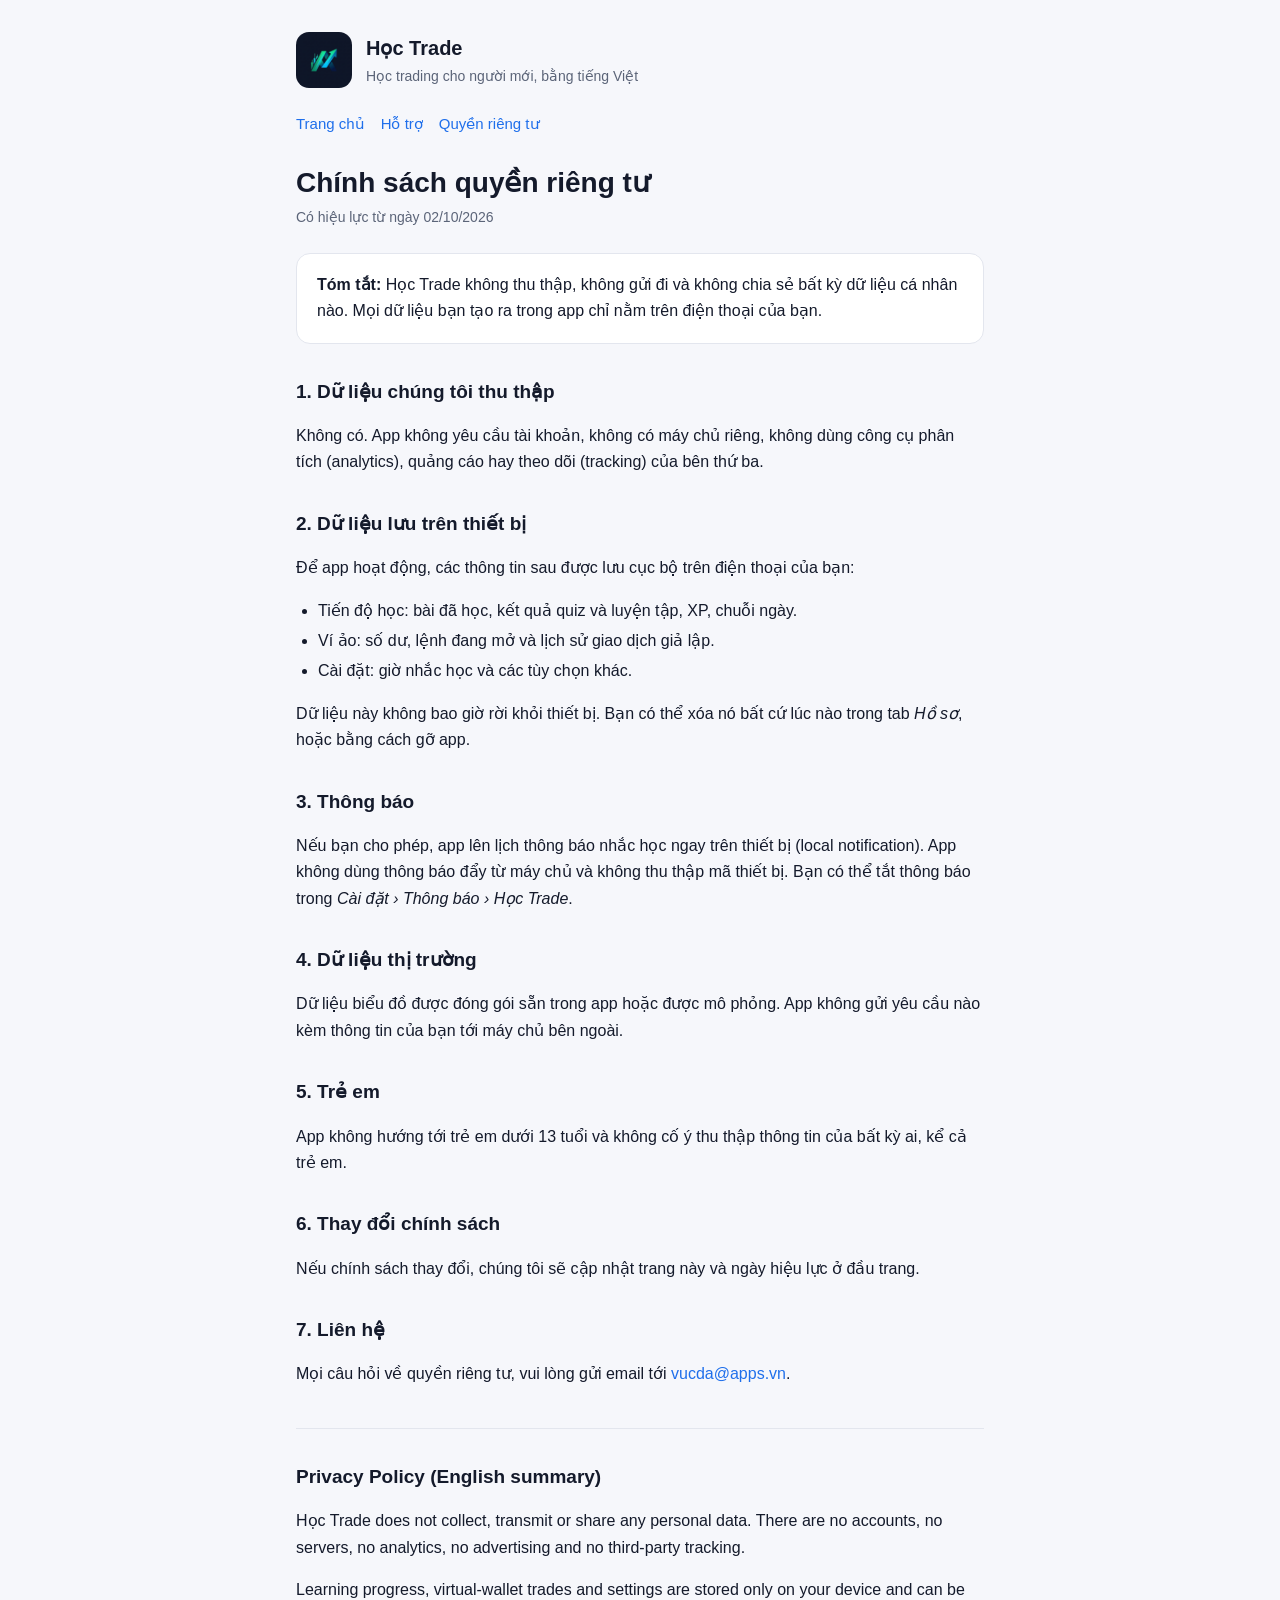
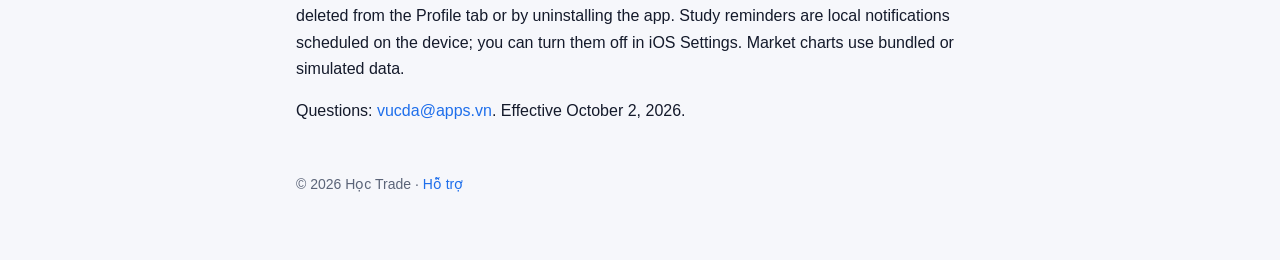
==== privacy.html @ 04c68eee "Add landing, support and privacy pages for GitHub Pages Co-Authored-By: Claude Opus 5.5 <noreply@ant" ====
<!doctype html>
<html lang="vi">
<head>
  <meta charset="utf-8">
  <meta name="viewport" content="width=device-width, initial-scale=1">
  <title>Quyền riêng tư — Học Trade</title>
  <meta name="description" content="Chính sách quyền riêng tư của app Học Trade.">
  <link rel="icon" href="icon.png">
  <link rel="stylesheet" href="style.css">
</head>
<body>
<main>
  <header>
    <img src="icon.png" alt="">
    <div><div class="name">Học Trade</div><div class="tag">Học trading cho người mới, bằng tiếng Việt</div></div>
  </header>
  <nav><a href="./">Trang chủ</a><a href="support.html">Hỗ trợ</a><a href="privacy.html">Quyền riêng tư</a></nav>

  <h1>Chính sách quyền riêng tư</h1>
  <p class="updated">Có hiệu lực từ ngày 02/10/2026</p>

  <div class="card">
    <strong>Tóm tắt:</strong> Học Trade không thu thập, không gửi đi và không chia sẻ bất kỳ dữ liệu cá nhân nào. Mọi dữ liệu bạn tạo ra trong app chỉ nằm trên điện thoại của bạn.
  </div>

  <h2>1. Dữ liệu chúng tôi thu thập</h2>
  <p>Không có. App không yêu cầu tài khoản, không có máy chủ riêng, không dùng công cụ phân tích (analytics), quảng cáo hay theo dõi (tracking) của bên thứ ba.</p>

  <h2>2. Dữ liệu lưu trên thiết bị</h2>
  <p>Để app hoạt động, các thông tin sau được lưu cục bộ trên điện thoại của bạn:</p>
  <ul>
    <li>Tiến độ học: bài đã học, kết quả quiz và luyện tập, XP, chuỗi ngày.</li>
    <li>Ví ảo: số dư, lệnh đang mở và lịch sử giao dịch giả lập.</li>
    <li>Cài đặt: giờ nhắc học và các tùy chọn khác.</li>
  </ul>
  <p>Dữ liệu này không bao giờ rời khỏi thiết bị. Bạn có thể xóa nó bất cứ lúc nào trong tab <em>Hồ sơ</em>, hoặc bằng cách gỡ app.</p>

  <h2>3. Thông báo</h2>
  <p>Nếu bạn cho phép, app lên lịch thông báo nhắc học ngay trên thiết bị (local notification). App không dùng thông báo đẩy từ máy chủ và không thu thập mã thiết bị. Bạn có thể tắt thông báo trong <em>Cài đặt › Thông báo › Học Trade</em>.</p>

  <h2>4. Dữ liệu thị trường</h2>
  <p>Dữ liệu biểu đồ được đóng gói sẵn trong app hoặc được mô phỏng. App không gửi yêu cầu nào kèm thông tin của bạn tới máy chủ bên ngoài.</p>

  <h2>5. Trẻ em</h2>
  <p>App không hướng tới trẻ em dưới 13 tuổi và không cố ý thu thập thông tin của bất kỳ ai, kể cả trẻ em.</p>

  <h2>6. Thay đổi chính sách</h2>
  <p>Nếu chính sách thay đổi, chúng tôi sẽ cập nhật trang này và ngày hiệu lực ở đầu trang.</p>

  <h2>7. Liên hệ</h2>
  <p>Mọi câu hỏi về quyền riêng tư, vui lòng gửi email tới <a href="mailto:vucda@apps.vn">vucda@apps.vn</a>.</p>

  <hr>
  <h2 lang="en">Privacy Policy (English summary)</h2>
  <div lang="en">
    <p>Học Trade does not collect, transmit or share any personal data. There are no accounts, no servers, no analytics, no advertising and no third-party tracking.</p>
    <p>Learning progress, virtual-wallet trades and settings are stored only on your device and can be deleted from the Profile tab or by uninstalling the app. Study reminders are local notifications scheduled on the device; you can turn them off in iOS Settings. Market charts use bundled or simulated data.</p>
    <p>Questions: <a href="mailto:vucda@apps.vn">vucda@apps.vn</a>. Effective October 2, 2026.</p>
  </div>

  <footer>© 2026 Học Trade · <a href="support.html">Hỗ trợ</a></footer>
</main>
</body>
</html>
---- style.css ----
:root {
  --bg: #f6f7fb;
  --card: #ffffff;
  --text: #141a2b;
  --muted: #5b6478;
  --border: #e3e6ee;
  --accent: #1f6feb;
}
@media (prefers-color-scheme: dark) {
  :root {
    --bg: #0f1628;
    --card: #172036;
    --text: #e8ecf5;
    --muted: #9aa4ba;
    --border: #26314d;
    --accent: #5b9dff;
  }
}
* { box-sizing: border-box; }
body {
  margin: 0;
  background: var(--bg);
  color: var(--text);
  font: 16px/1.65 -apple-system, BlinkMacSystemFont, "Segoe UI", Roboto, "Helvetica Neue", Arial, sans-serif;
}
main { max-width: 720px; margin: 0 auto; padding: 32px 16px 64px; }
header { display: flex; align-items: center; gap: 14px; margin-bottom: 24px; }
header img { width: 56px; height: 56px; border-radius: 13px; }
header .name { font-weight: 700; font-size: 20px; }
header .tag { color: var(--muted); font-size: 14px; }
nav { display: flex; gap: 16px; margin-bottom: 28px; font-size: 15px; }
a { color: var(--accent); text-decoration: none; }
a:hover { text-decoration: underline; }
h1 { font-size: 28px; line-height: 1.25; margin: 0 0 6px; }
h2 { font-size: 19px; margin: 32px 0 8px; }
.updated { color: var(--muted); font-size: 14px; margin: 0 0 24px; }
.card {
  background: var(--card);
  border: 1px solid var(--border);
  border-radius: 14px;
  padding: 18px 20px;
  margin: 16px 0;
}
ul { padding-left: 22px; }
li { margin: 4px 0; }
details { border-top: 1px solid var(--border); padding: 12px 0; }
details:last-of-type { border-bottom: 1px solid var(--border); }
summary { cursor: pointer; font-weight: 600; }
details p { margin: 8px 0 0; color: var(--muted); }
footer { margin-top: 48px; color: var(--muted); font-size: 14px; }
hr { border: 0; border-top: 1px solid var(--border); margin: 40px 0 0; }
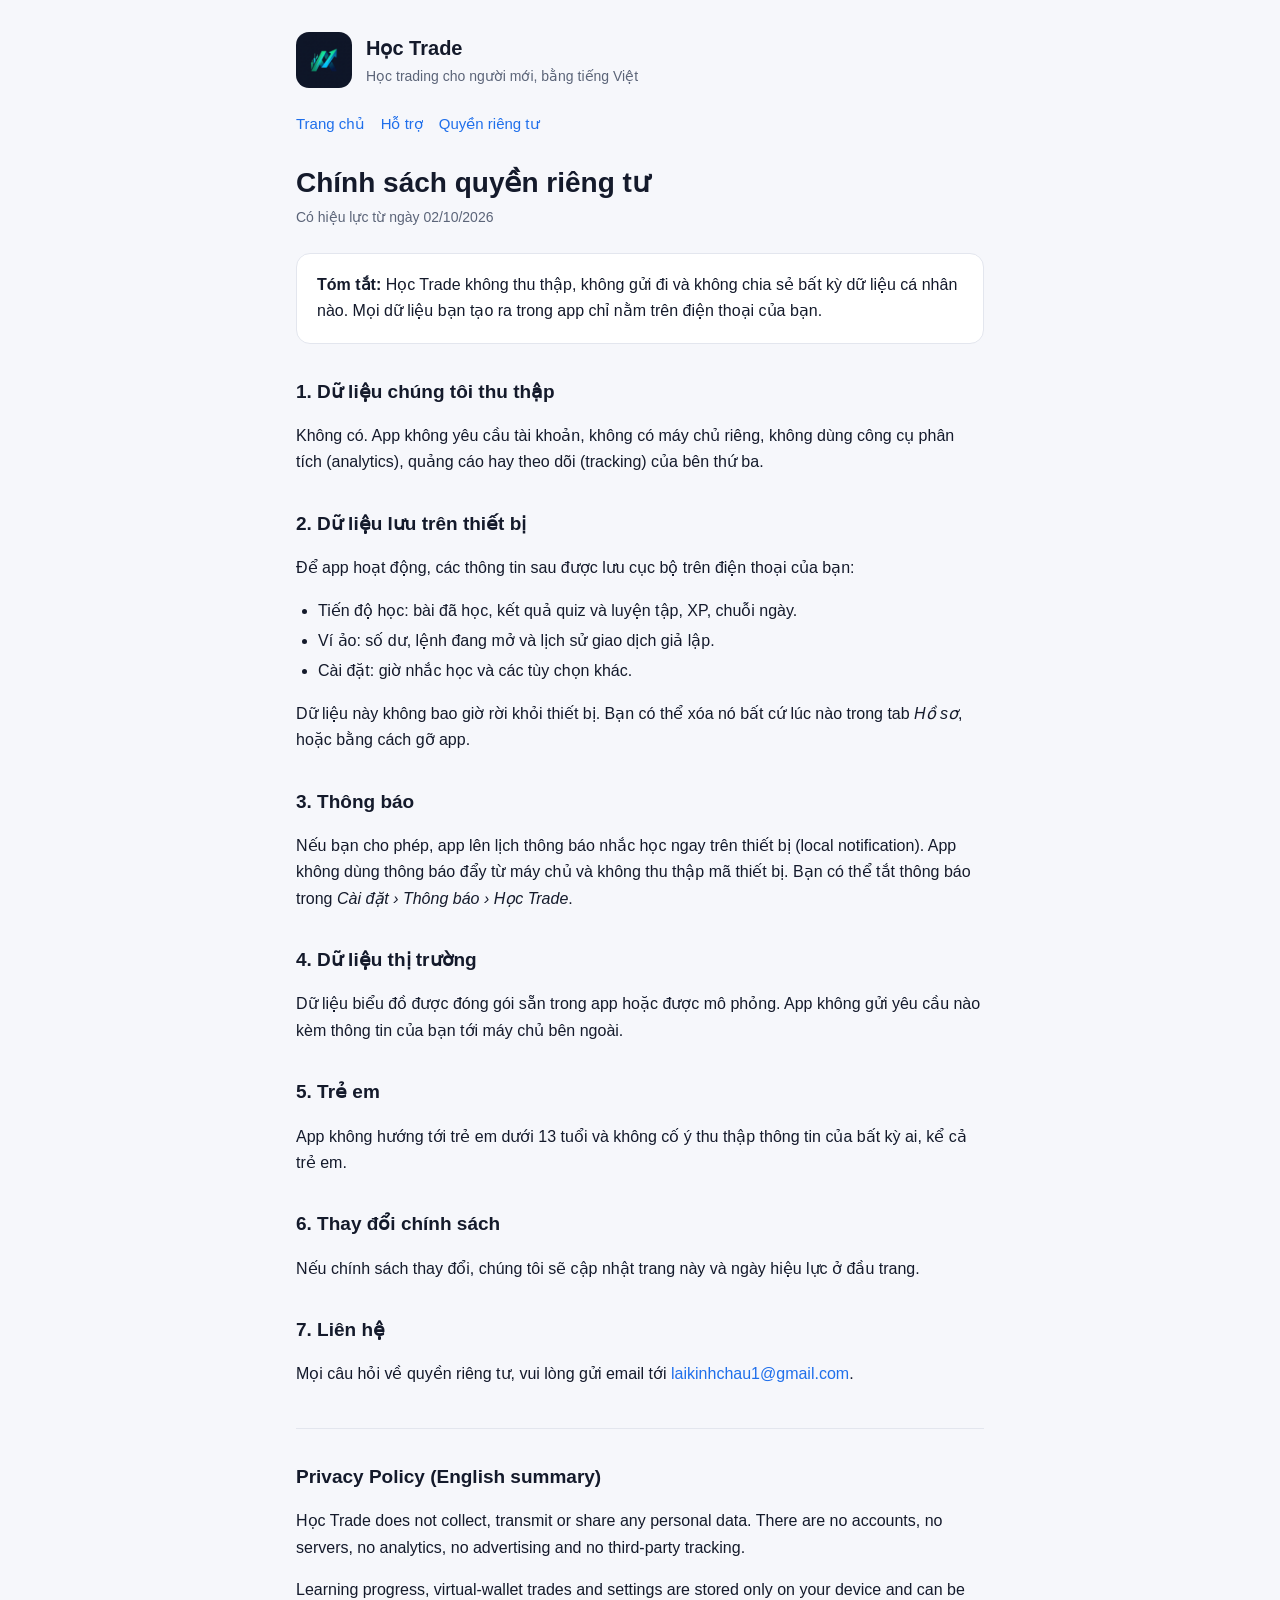
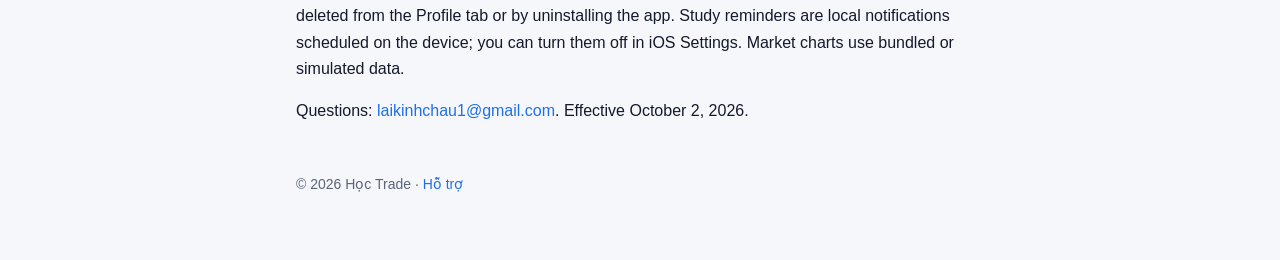
==== commit b6092eae: "Update contact email Co-Authored-By: Claude Opus 5.5 <noreply@anthropic.com>" ====
--- a/privacy.html
+++ b/privacy.html
@@ -48,14 +48,14 @@
   <p>Nếu chính sách thay đổi, chúng tôi sẽ cập nhật trang này và ngày hiệu lực ở đầu trang.</p>
 
   <h2>7. Liên hệ</h2>
-  <p>Mọi câu hỏi về quyền riêng tư, vui lòng gửi email tới <a href="mailto:vucda@apps.vn">vucda@apps.vn</a>.</p>
+  <p>Mọi câu hỏi về quyền riêng tư, vui lòng gửi email tới <a href="mailto:laikinhchau1@gmail.com">laikinhchau1@gmail.com</a>.</p>
 
   <hr>
   <h2 lang="en">Privacy Policy (English summary)</h2>
   <div lang="en">
     <p>Học Trade does not collect, transmit or share any personal data. There are no accounts, no servers, no analytics, no advertising and no third-party tracking.</p>
     <p>Learning progress, virtual-wallet trades and settings are stored only on your device and can be deleted from the Profile tab or by uninstalling the app. Study reminders are local notifications scheduled on the device; you can turn them off in iOS Settings. Market charts use bundled or simulated data.</p>
-    <p>Questions: <a href="mailto:vucda@apps.vn">vucda@apps.vn</a>. Effective October 2, 2026.</p>
+    <p>Questions: <a href="mailto:laikinhchau1@gmail.com">laikinhchau1@gmail.com</a>. Effective October 2, 2026.</p>
   </div>
 
   <footer>© 2026 Học Trade · <a href="support.html">Hỗ trợ</a></footer>
